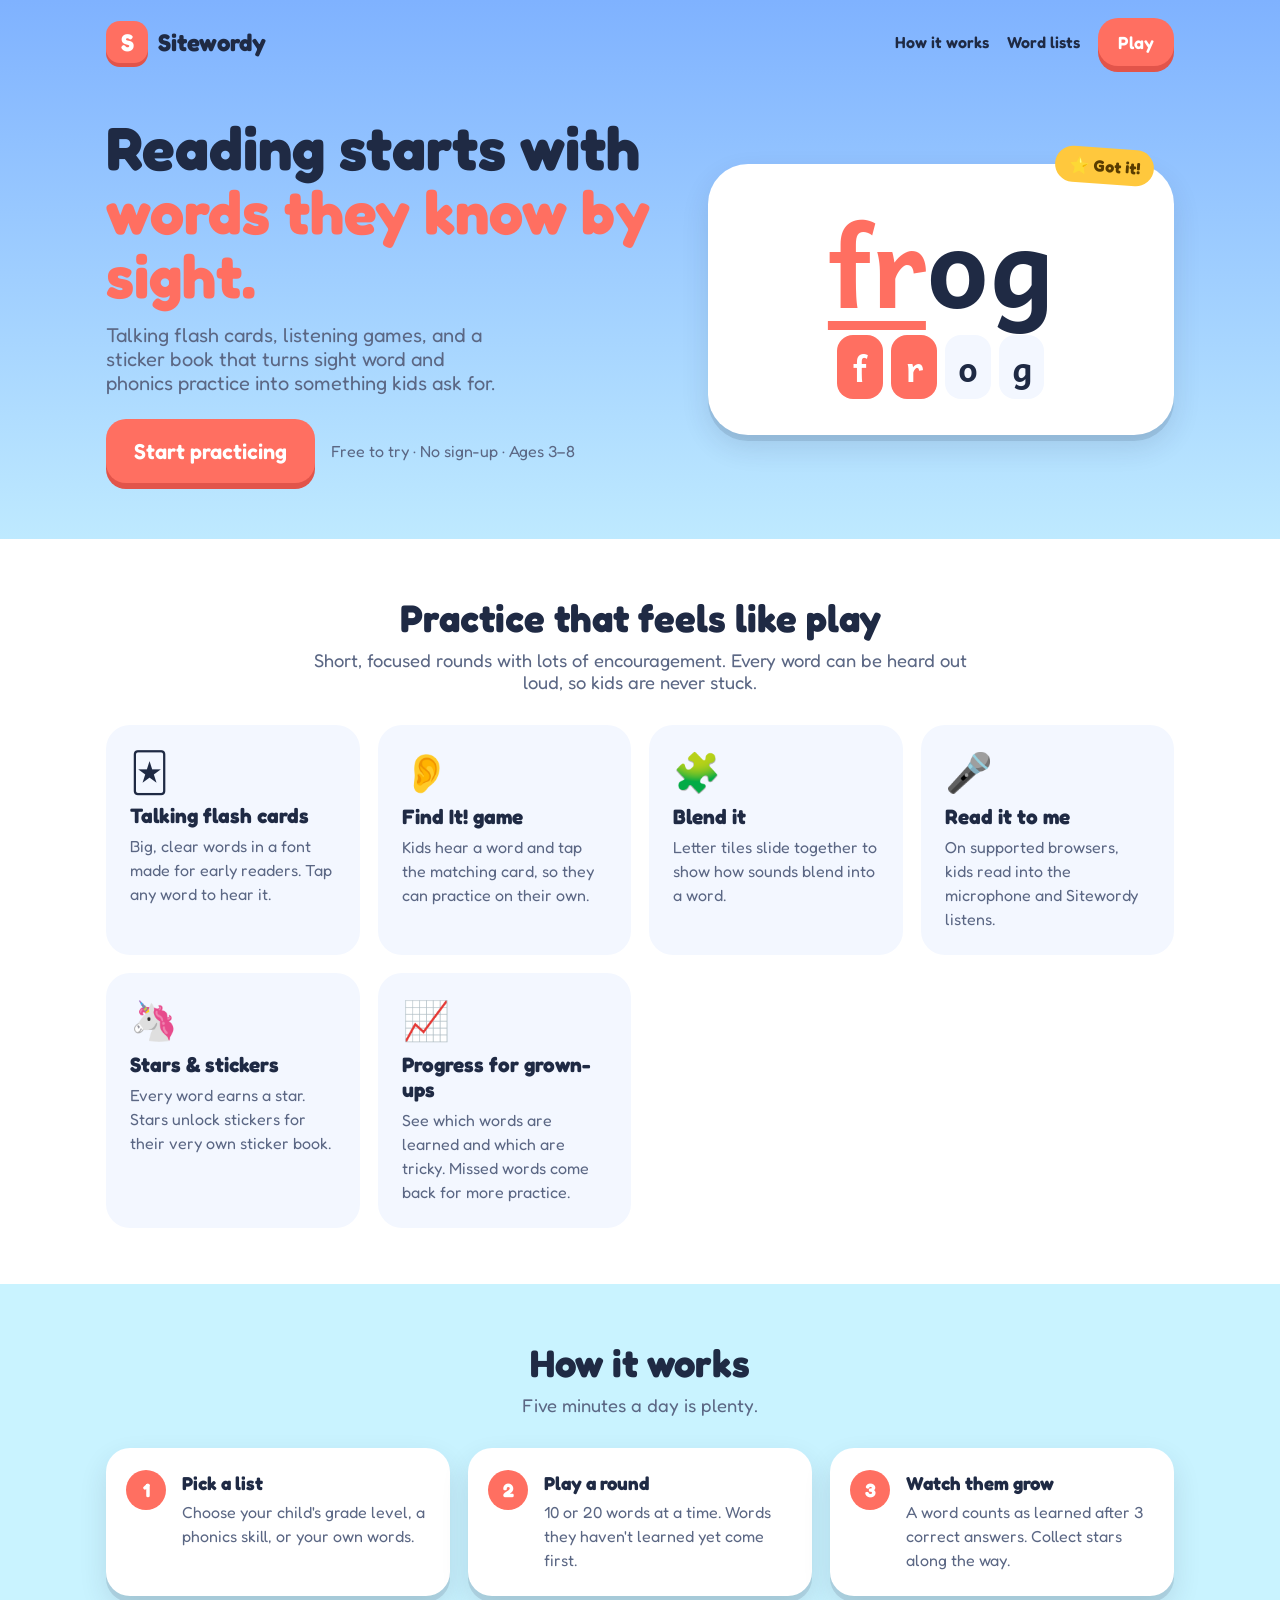
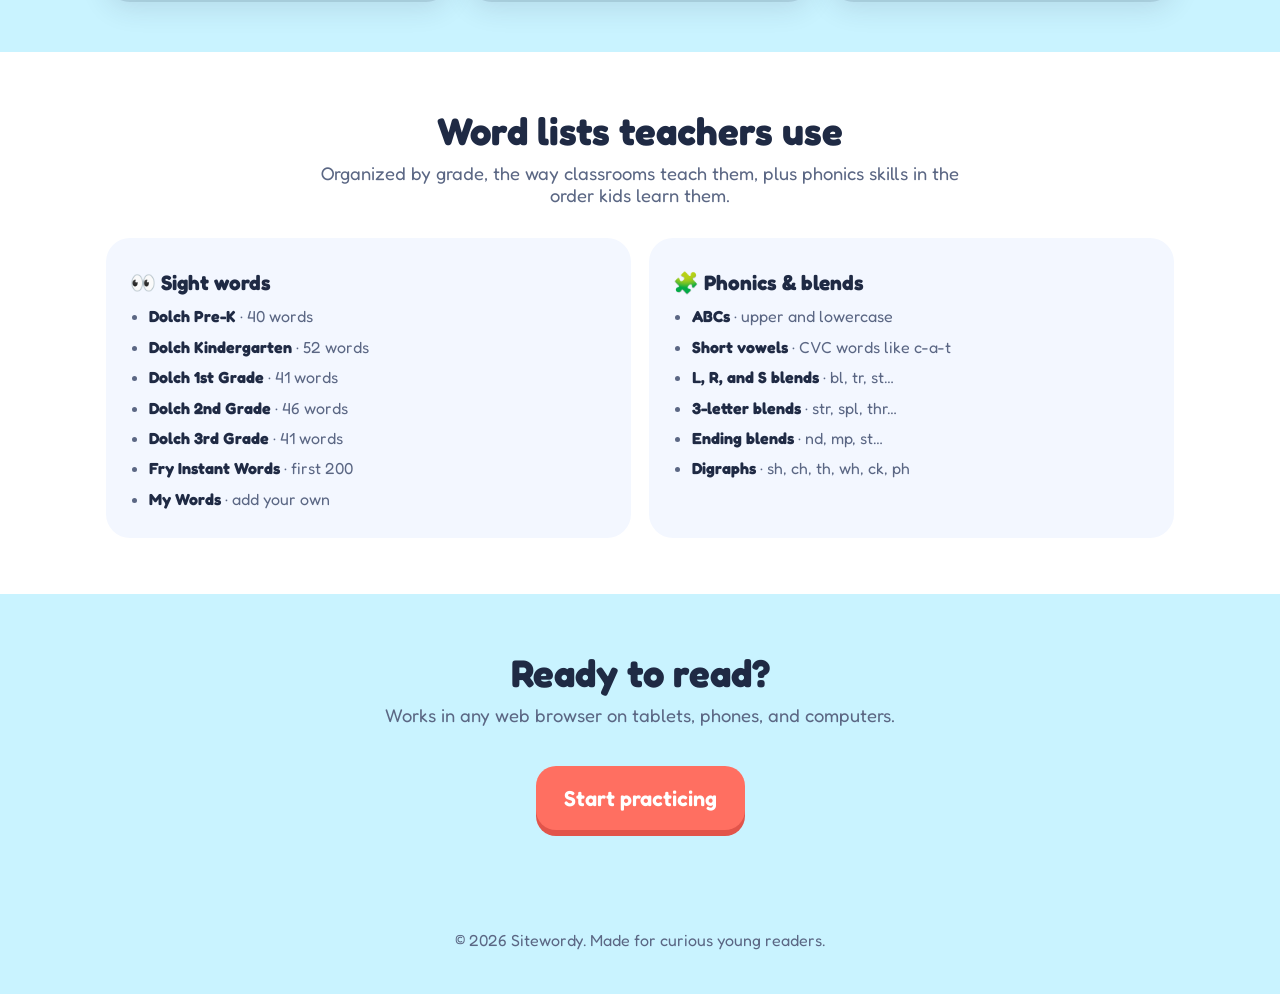
==== index.html @ a6899a13 "Revamp Sitewordy: grade-level sight words, phonics lists, and new games - Replace word lists with Do" ====
<!DOCTYPE html>
<html lang="en" data-theme="sky">
<head>
    <meta charset="UTF-8">
    <meta name="viewport" content="width=device-width, initial-scale=1.0">
    <meta name="theme-color" content="#4f8fe6">
    <title>Sitewordy · Sight words and phonics practice for kids</title>
    <meta name="description" content="Sitewordy helps children ages 3–8 learn sight words, letters, and blends with talking flash cards, listening games, and a sticker book that makes practice fun.">
    <link rel="icon" href="icon.svg" type="image/svg+xml">
    <link rel="manifest" href="manifest.json">
    <link rel="preconnect" href="https://fonts.googleapis.com">
    <link rel="preconnect" href="https://fonts.gstatic.com" crossorigin>
    <link href="https://fonts.googleapis.com/css2?family=Andika:wght@400;700&family=Fredoka:wght@400;500;600;700&display=swap" rel="stylesheet">
    <link rel="stylesheet" href="styles.css">
</head>
<body>
    <header class="site-header">
        <a href="index.html" class="brand"><span class="brand-mark" aria-hidden="true">S</span>Sitewordy</a>
        <nav aria-label="Main">
            <a href="#how">How it works</a>
            <a href="#lists">Word lists</a>
            <a href="game.html" class="big-btn brand" style="min-height:48px;padding:8px 20px;font-size:1.1rem">Play</a>
        </nav>
    </header>

    <main>
        <section class="hero">
            <div>
                <h1>Reading starts with <em>words they know by sight.</em></h1>
                <p>Talking flash cards, listening games, and a sticker book that turns sight word and phonics practice into something kids ask for.</p>
                <div class="hero-actions">
                    <a href="game.html" class="big-btn brand">Start practicing</a>
                    <span class="muted">Free to try · No sign-up · Ages 3–8</span>
                </div>
            </div>
            <div class="hero-card" aria-hidden="true">
                <span class="hero-badge">⭐ Got it!</span>
                <div class="word-text"><mark>fr</mark>og</div>
                <div class="hero-tiles">
                    <span class="tile focus">f</span><span class="tile focus">r</span><span class="tile">o</span><span class="tile">g</span>
                </div>
            </div>
        </section>

        <div class="band">
            <section class="section" aria-labelledby="features-title">
                <h2 id="features-title">Practice that feels like play</h2>
                <p class="lead">Short, focused rounds with lots of encouragement. Every word can be heard out loud, so kids are never stuck.</p>
                <div class="feature-grid">
                    <div class="feature">
                        <div class="f-emoji" aria-hidden="true">🃏</div>
                        <h3>Talking flash cards</h3>
                        <p>Big, clear words in a font made for early readers. Tap any word to hear it.</p>
                    </div>
                    <div class="feature">
                        <div class="f-emoji" aria-hidden="true">👂</div>
                        <h3>Find It! game</h3>
                        <p>Kids hear a word and tap the matching card, so they can practice on their own.</p>
                    </div>
                    <div class="feature">
                        <div class="f-emoji" aria-hidden="true">🧩</div>
                        <h3>Blend it</h3>
                        <p>Letter tiles slide together to show how sounds blend into a word.</p>
                    </div>
                    <div class="feature">
                        <div class="f-emoji" aria-hidden="true">🎤</div>
                        <h3>Read it to me</h3>
                        <p>On supported browsers, kids read into the microphone and Sitewordy listens.</p>
                    </div>
                    <div class="feature">
                        <div class="f-emoji" aria-hidden="true">🦄</div>
                        <h3>Stars &amp; stickers</h3>
                        <p>Every word earns a star. Stars unlock stickers for their very own sticker book.</p>
                    </div>
                    <div class="feature">
                        <div class="f-emoji" aria-hidden="true">📈</div>
                        <h3>Progress for grown-ups</h3>
                        <p>See which words are learned and which are tricky. Missed words come back for more practice.</p>
                    </div>
                </div>
            </section>
        </div>

        <section class="section" id="how" aria-labelledby="how-title">
            <h2 id="how-title">How it works</h2>
            <p class="lead">Five minutes a day is plenty.</p>
            <div class="steps">
                <div class="step">
                    <h3>Pick a list</h3>
                    <p>Choose your child's grade level, a phonics skill, or your own words.</p>
                </div>
                <div class="step">
                    <h3>Play a round</h3>
                    <p>10 or 20 words at a time. Words they haven't learned yet come first.</p>
                </div>
                <div class="step">
                    <h3>Watch them grow</h3>
                    <p>A word counts as learned after 3 correct answers. Collect stars along the way.</p>
                </div>
            </div>
        </section>

        <div class="band">
            <section class="section" id="lists" aria-labelledby="lists-title">
                <h2 id="lists-title">Word lists teachers use</h2>
                <p class="lead">Organized by grade, the way classrooms teach them, plus phonics skills in the order kids learn them.</p>
                <div class="lists-cols">
                    <div class="feature">
                        <h3>👀 Sight words</h3>
                        <ul>
                            <li><strong>Dolch Pre-K</strong> · 40 words</li>
                            <li><strong>Dolch Kindergarten</strong> · 52 words</li>
                            <li><strong>Dolch 1st Grade</strong> · 41 words</li>
                            <li><strong>Dolch 2nd Grade</strong> · 46 words</li>
                            <li><strong>Dolch 3rd Grade</strong> · 41 words</li>
                            <li><strong>Fry Instant Words</strong> · first 200</li>
                            <li><strong>My Words</strong> · add your own</li>
                        </ul>
                    </div>
                    <div class="feature">
                        <h3>🧩 Phonics &amp; blends</h3>
                        <ul>
                            <li><strong>ABCs</strong> · upper and lowercase</li>
                            <li><strong>Short vowels</strong> · CVC words like c-a-t</li>
                            <li><strong>L, R, and S blends</strong> · bl, tr, st…</li>
                            <li><strong>3-letter blends</strong> · str, spl, thr…</li>
                            <li><strong>Ending blends</strong> · nd, mp, st…</li>
                            <li><strong>Digraphs</strong> · sh, ch, th, wh, ck, ph</li>
                        </ul>
                    </div>
                </div>
            </section>
        </div>

        <section class="section cta" aria-labelledby="cta-title">
            <h2 id="cta-title">Ready to read?</h2>
            <p class="lead">Works in any web browser on tablets, phones, and computers.</p>
            <a href="game.html" class="big-btn brand">Start practicing</a>
        </section>
    </main>

    <footer class="site-footer">
        <p>&copy; <span id="year">2026</span> Sitewordy. Made for curious young readers.</p>
    </footer>
    <script>document.getElementById('year').textContent = new Date().getFullYear();</script>
</body>
</html>
---- styles.css ----
/* ================= Theme tokens ================= */
:root,
[data-theme="sky"] {
    --bg-top: #7fb2ff;
    --bg-bottom: #c9f3ff;
    --surface: #ffffff;
    --surface-soft: #f3f7ff;
    --text: #1f2a44;
    --muted: #5b6784;
    --brand: #ff6f61;
    --brand-dark: #e2544a;
    --accent: #4f8fe6;
    --good: #2fb36d;
    --good-dark: #23915a;
    --again: #ffb74d;
    --again-dark: #f09a1c;
    --focus-mark: #ff6f61;
    --shadow: 0 6px 0 rgba(31, 42, 68, 0.12), 0 12px 28px rgba(31, 42, 68, 0.12);
    --radius: 24px;
    color-scheme: light;
}

[data-theme="sunny"] {
    --bg-top: #ffd76e;
    --bg-bottom: #fff4d1;
    --accent: #f08a24;
    --focus-mark: #e0533d;
}

[data-theme="night"] {
    --bg-top: #1b2140;
    --bg-bottom: #2d3561;
    --surface: #2a3157;
    --surface-soft: #343c68;
    --text: #f4f6ff;
    --muted: #b7bfdc;
    --accent: #8fb4ff;
    --focus-mark: #ff9a8f;
    --shadow: 0 6px 0 rgba(0, 0, 0, 0.25), 0 12px 28px rgba(0, 0, 0, 0.3);
    color-scheme: dark;
}

/* ================= Base ================= */
*,
*::before,
*::after { box-sizing: border-box; }

[hidden] { display: none !important; }

html { -webkit-text-size-adjust: 100%; background: var(--bg-bottom); }

body {
    margin: 0;
    min-height: 100vh;
    font-family: 'Fredoka', 'Trebuchet MS', system-ui, sans-serif;
    color: var(--text);
    background: linear-gradient(180deg, var(--bg-top), var(--bg-bottom) 70vh) no-repeat, var(--bg-bottom);
    -webkit-tap-highlight-color: transparent;
}

button { font: inherit; color: inherit; cursor: pointer; }
button:disabled { cursor: default; }

:focus-visible { outline: 4px solid var(--accent); outline-offset: 3px; }

.muted { color: var(--muted); }

.visually-hidden {
    position: absolute; width: 1px; height: 1px; overflow: hidden;
    clip: rect(0 0 0 0); white-space: nowrap;
}

/* Early-reader font: single-story "a" and "g" like kids learn to write. */
.word-text, .choice, .word-chip, .tile, .reader-font {
    font-family: 'Andika', 'Comic Sans MS', system-ui, sans-serif;
}

/* ================= Shared pieces ================= */
.brand {
    display: inline-flex; align-items: center; gap: 10px;
    font-weight: 700; font-size: 1.5rem; color: var(--text); text-decoration: none;
}

.brand-mark {
    display: grid; place-items: center;
    width: 42px; height: 42px; border-radius: 14px;
    background: var(--brand); color: #fff; font-size: 1.5rem;
    box-shadow: 0 4px 0 var(--brand-dark);
}

.chip-btn {
    display: inline-flex; align-items: center; gap: 6px;
    border: 0; border-radius: 999px; padding: 8px 16px;
    background: var(--surface); box-shadow: 0 3px 0 rgba(0, 0, 0, 0.12);
    font-weight: 600;
}

.icon-btn {
    display: grid; place-items: center;
    width: 48px; height: 48px; border: 0; border-radius: 50%;
    background: var(--surface); box-shadow: 0 3px 0 rgba(0, 0, 0, 0.12);
    font-size: 1.3rem; font-weight: 700;
}

.big-btn {
    display: inline-flex; align-items: center; justify-content: center; gap: 10px;
    min-height: 64px; padding: 12px 28px; border: 0; border-radius: 20px;
    font-size: 1.35rem; font-weight: 600; color: #fff;
    transition: transform 0.1s ease, box-shadow 0.1s ease;
}
.big-btn:active:not(:disabled) { transform: translateY(4px); }
.big-btn:disabled { opacity: 0.55; }
.big-btn.gotit { background: var(--good); box-shadow: 0 6px 0 var(--good-dark); }
.big-btn.gotit:active:not(:disabled) { box-shadow: 0 2px 0 var(--good-dark); }
.big-btn.again { background: var(--again); box-shadow: 0 6px 0 var(--again-dark); color: #4a2b00; }
.big-btn.again:active:not(:disabled) { box-shadow: 0 2px 0 var(--again-dark); }
.big-btn.brand { background: var(--brand); box-shadow: 0 6px 0 var(--brand-dark); text-decoration: none; }

.small-btn {
    border: 0; border-radius: 14px; padding: 10px 18px;
    background: var(--accent); color: #fff; font-weight: 600;
}

.link-btn {
    border: 0; background: none; padding: 10px;
    color: var(--muted); font-weight: 600; text-decoration: underline;
}
.link-btn.danger { color: #d94141; }

/* ================= App: home ================= */
.topbar {
    display: flex; align-items: center; justify-content: space-between; gap: 12px;
    max-width: 1100px; margin: 0 auto; padding: 16px;
}
.topbar-actions { display: flex; gap: 8px; }

.home-main { max-width: 1100px; margin: 0 auto; padding: 0 16px 48px; }

.home-title {
    margin: 8px 0 20px; text-align: center;
    font-size: clamp(1.7rem, 5vw, 2.6rem); font-weight: 700;
}

.group-title { margin: 28px 0 12px; font-size: 1.4rem; font-weight: 600; }

.list-grid {
    display: grid; gap: 14px;
    grid-template-columns: repeat(auto-fill, minmax(160px, 1fr));
}

.list-tile {
    --tile: var(--accent);
    position: relative;
    display: flex; flex-direction: column; align-items: flex-start; gap: 4px;
    padding: 16px; border: 0; border-radius: var(--radius);
    background: var(--surface); box-shadow: var(--shadow);
    border-top: 8px solid var(--tile);
    text-align: left;
    transition: transform 0.15s ease;
}
.list-tile:hover { transform: translateY(-3px); }
.list-tile:active { transform: translateY(2px); }
.tile-emoji { font-size: 2.2rem; line-height: 1; margin-bottom: 4px; }
.tile-title { font-size: 1.25rem; font-weight: 700; }
.tile-sub { font-size: 0.9rem; color: var(--muted); }
.tile-count { font-size: 0.85rem; color: var(--muted); font-weight: 500; }

.tile-meter {
    display: block; width: 100%; height: 10px; margin-top: 8px;
    border-radius: 999px; background: var(--surface-soft); overflow: hidden;
}
.tile-meter > span {
    display: block; height: 100%; border-radius: inherit;
    background: var(--tile, var(--accent)); transition: width 0.4s ease;
}

/* ================= App: play ================= */
.play-bar {
    display: flex; align-items: center; gap: 14px;
    max-width: 900px; margin: 0 auto; padding: 16px;
}

.progress-track {
    flex: 1; height: 18px; border-radius: 999px;
    background: rgba(255, 255, 255, 0.55); overflow: hidden;
}
.progress-fill {
    height: 100%; width: 0; border-radius: inherit;
    background: var(--good); transition: width 0.4s ease;
}

.round-stars {
    min-width: 72px; padding: 8px 14px; border-radius: 999px;
    background: var(--surface); font-weight: 700; text-align: center;
}

.play-main { max-width: 760px; margin: 0 auto; padding: 8px 16px 40px; }
.mode-view { display: flex; flex-direction: column; align-items: center; gap: 18px; }

.timer-track {
    width: min(420px, 100%); height: 10px; border-radius: 999px;
    background: rgba(255, 255, 255, 0.55); overflow: hidden;
}
.timer-fill { height: 100%; width: 100%; background: var(--again); border-radius: inherit; }

.word-card {
    position: relative;
    display: flex; flex-direction: column; align-items: center; justify-content: center;
    width: 100%; min-height: min(46vh, 340px); padding: 32px 16px 48px;
    border: 0; border-radius: 36px;
    background: var(--surface); box-shadow: var(--shadow);
}
.word-card.enter { animation: card-in 0.35s ease-out; }
.word-card.pop { animation: pop 0.45s ease; }
.word-card.nudge { animation: nudge 0.4s ease; }

.word-text {
    font-size: clamp(4rem, 17vw, 8.5rem); font-weight: 700; line-height: 1.1;
    color: var(--text); word-break: break-word;
}
.word-text mark, .choice mark, .word-chip mark {
    background: none; color: var(--focus-mark);
    text-decoration: underline; text-decoration-thickness: 0.08em; text-underline-offset: 0.12em;
}
.word-card.is-letter .word-text { font-size: clamp(5rem, 22vw, 10rem); }
.lower { margin-left: 0.08em; color: var(--accent); }

.card-hint {
    position: absolute; bottom: 16px;
    font-size: 0.95rem; color: var(--muted);
}

/* Blend it: sound tiles slide together */
.tiles { display: flex; gap: 22px; transition: gap 0.6s ease; }
.tiles.joined { gap: 2px; }
.tile {
    display: grid; place-items: center;
    min-width: 1.3em; padding: 0.1em 0.2em; border-radius: 16px;
    background: var(--surface-soft); color: var(--text);
    font-size: clamp(2.8rem, 12vw, 5.5rem); font-weight: 700;
    animation: tile-in 0.4s ease backwards;
}
.tile:nth-child(2) { animation-delay: 0.1s; }
.tile:nth-child(3) { animation-delay: 0.2s; }
.tile:nth-child(4) { animation-delay: 0.3s; }
.tile:nth-child(5) { animation-delay: 0.4s; }
.tile:nth-child(6) { animation-delay: 0.5s; }
.tile.focus { background: var(--focus-mark); color: #fff; }

.helper-row { display: flex; flex-wrap: wrap; justify-content: center; gap: 10px; }
.helper-btn {
    display: inline-flex; align-items: center; gap: 8px;
    min-height: 52px; padding: 10px 20px; border: 0; border-radius: 999px;
    background: var(--surface); box-shadow: 0 4px 0 rgba(0, 0, 0, 0.12);
    font-size: 1.1rem; font-weight: 600;
}
.helper-btn:active { transform: translateY(2px); }
.helper-btn.mic.listening { background: #ff5252; color: #fff; animation: pulse 1.2s ease infinite; }

.feedback { min-height: 1.6em; margin: 0; font-size: 1.3rem; font-weight: 600; text-align: center; }

.answer-row { display: grid; grid-template-columns: 1fr 1fr; gap: 14px; width: 100%; }

/* Find it */
.find-prompt { display: flex; align-items: center; gap: 14px; font-size: 1.4rem; font-weight: 600; }
.find-prompt p { margin: 0; }
.speaker-btn {
    width: 84px; height: 84px; border: 0; border-radius: 50%;
    background: var(--accent); color: #fff; font-size: 2.4rem;
    box-shadow: 0 6px 0 rgba(0, 0, 0, 0.18);
}
.speaker-btn:active { transform: translateY(3px); }

.choices { display: grid; gap: 14px; width: 100%; grid-template-columns: repeat(auto-fit, minmax(180px, 1fr)); }
.choice {
    min-height: 150px; padding: 16px; border: 4px solid transparent; border-radius: 28px;
    background: var(--surface); box-shadow: var(--shadow);
    font-size: clamp(2.6rem, 9vw, 3.8rem); font-weight: 700;
    transition: transform 0.15s ease, opacity 0.3s ease;
}
.choice:hover:not(:disabled) { transform: translateY(-3px); }
.choice.is-letter { font-size: clamp(3rem, 12vw, 4.8rem); }
.choice.right { border-color: var(--good); background: #e5f8ee; color: #1f2a44; animation: pop 0.45s ease; }
.choice.wrong { opacity: 0.4; animation: nudge 0.4s ease; }

/* ================= App: done ================= */
.done-main { display: grid; place-items: center; min-height: 100vh; padding: 16px; }
.done-card {
    width: min(560px, 100%); padding: 32px 24px; border-radius: 36px;
    background: var(--surface); box-shadow: var(--shadow); text-align: center;
}
.done-card h1 { margin: 8px 0; font-size: 2.2rem; }
.done-summary { font-size: 1.15rem; color: var(--muted); }
.done-stars { font-size: 4.5rem; line-height: 1; letter-spacing: 6px; }
.done-stars span { color: #d8deea; display: inline-block; }
.done-stars span.on { color: #ffc83d; animation: star-in 0.5s ease backwards; animation-delay: calc(var(--i) * 0.2s); }
.done-actions { display: flex; flex-direction: column; gap: 12px; margin-top: 20px; }
.small-title { font-size: 1.1rem; margin: 18px 0 8px; }

.new-sticker {
    display: flex; align-items: center; justify-content: center; gap: 12px;
    margin: 12px auto; padding: 12px 16px; border-radius: 20px;
    background: #fff4cc; color: #6b4b00; font-weight: 600;
}
.sticker-big { font-size: 3rem; animation: pop 0.6s ease 0.6s backwards; }

.word-chips { display: flex; flex-wrap: wrap; justify-content: center; gap: 8px; }
.word-chip {
    display: inline-flex; align-items: center; gap: 6px;
    padding: 8px 16px; border: 0; border-radius: 999px;
    background: var(--surface-soft); font-size: 1.4rem; font-weight: 700;
}
.word-chips.editable { justify-content: flex-start; }
.word-chips.editable .word-chip { font-size: 1.1rem; padding: 6px 8px 6px 14px; }
.chip-remove {
    width: 28px; height: 28px; border: 0; border-radius: 50%;
    background: rgba(0, 0, 0, 0.08); font-size: 0.8rem;
}

/* ================= Dialogs ================= */
.sheet {
    width: min(480px, calc(100% - 32px)); max-height: calc(100vh - 32px);
    padding: 0; border: 0; border-radius: 32px;
    background: var(--surface); color: var(--text); box-shadow: 0 20px 60px rgba(0, 0, 0, 0.3);
}
.sheet.wide { width: min(640px, calc(100% - 32px)); }
.sheet::backdrop { background: rgba(20, 28, 50, 0.45); }
.sheet[open] { animation: sheet-in 0.25s ease-out; }
.sheet-inner { position: relative; padding: 28px 24px 24px; }
.sheet-close { position: absolute; top: 14px; right: 14px; background: var(--surface-soft); box-shadow: none; }
.sheet h2 { margin: 0 48px 16px 0; font-size: 1.6rem; }
.sheet h3 { margin: 24px 0 4px; font-size: 1.2rem; }
.sheet-eyebrow { margin: 0 0 4px; font-weight: 600; color: var(--muted); }

.mode-options { display: grid; gap: 12px; }
.mode-option {
    display: flex; align-items: center; gap: 16px;
    padding: 16px; border: 3px solid var(--surface-soft); border-radius: 22px;
    background: var(--surface-soft); text-align: left;
}
.mode-option:hover { border-color: var(--accent); }
.mode-option strong { display: block; font-size: 1.3rem; }
.mode-option small { display: block; color: var(--muted); font-size: 0.95rem; }
.mode-emoji { font-size: 2.6rem; }

.segmented { display: flex; gap: 8px; margin: 20px 0 0; padding: 0; border: 0; }
.segmented legend { margin-bottom: 8px; font-weight: 600; }
.segmented label { flex: 1; }
.segmented input { position: absolute; opacity: 0; }
.segmented span {
    display: block; padding: 10px; border-radius: 14px; text-align: center;
    background: var(--surface-soft); font-weight: 600; cursor: pointer;
}
.segmented input:checked + span { background: var(--accent); color: #fff; }
.segmented input:focus-visible + span { outline: 4px solid var(--accent); outline-offset: 2px; }

.sticker-grid { display: grid; grid-template-columns: repeat(auto-fill, minmax(64px, 1fr)); gap: 10px; }
.sticker {
    display: grid; place-items: center; aspect-ratio: 1;
    border-radius: 18px; background: var(--surface-soft); font-size: 2.2rem;
}
.sticker.locked { color: var(--muted); font-size: 1.4rem; font-weight: 700; opacity: 0.6; }

.settings { display: grid; gap: 10px; }
.setting {
    display: flex; align-items: center; justify-content: space-between; gap: 12px;
    padding: 12px 16px; border-radius: 16px; background: var(--surface-soft); font-weight: 500;
}
.setting select {
    padding: 8px 12px; border: 0; border-radius: 10px;
    background: var(--surface); color: var(--text); font: inherit;
}
.switch {
    appearance: none; position: relative; width: 52px; height: 30px; margin: 0;
    border-radius: 999px; background: #c5cbd9; cursor: pointer; transition: background 0.2s;
}
.switch::after {
    content: ''; position: absolute; top: 3px; left: 3px; width: 24px; height: 24px;
    border-radius: 50%; background: #fff; transition: transform 0.2s;
}
.switch:checked { background: var(--good); }
.switch:checked::after { transform: translateX(22px); }

.add-word { display: flex; gap: 8px; margin: 10px 0; }
.add-word input {
    flex: 1; min-width: 0; padding: 10px 14px; border: 2px solid var(--surface-soft); border-radius: 14px;
    background: var(--surface); color: var(--text); font: inherit; font-size: 1.1rem;
}

.progress-table { display: grid; gap: 10px; margin: 10px 0; }
.progress-row {
    display: grid; grid-template-columns: 9rem 1fr 3.5rem; align-items: center; gap: 10px;
    font-weight: 500;
}
.progress-row .tile-meter { margin: 0; }
.pr-count { text-align: right; color: var(--muted); }
.pr-tricky { grid-column: 1 / -1; margin-top: -4px; font-size: 0.85rem; color: var(--muted); }

/* ================= Toast + confetti ================= */
.toast {
    position: fixed; left: 50%; bottom: 24px; transform: translate(-50%, 120px);
    padding: 12px 20px; border-radius: 999px;
    background: #1f2a44; color: #fff; font-weight: 600;
    opacity: 0; visibility: hidden;
    transition: transform 0.3s ease, opacity 0.3s ease, visibility 0.3s; z-index: 20;
}
.toast.show { transform: translate(-50%, 0); opacity: 1; visibility: visible; }

.confetti-layer { position: fixed; inset: 0; pointer-events: none; overflow: hidden; z-index: 30; }
.confetti-piece {
    position: absolute; top: -20px; width: 10px; height: 16px; border-radius: 3px;
    animation: confetti-fall 2s ease-in forwards;
}

/* ================= Animations ================= */
@keyframes card-in { from { opacity: 0; transform: translateY(20px) scale(0.96); } }
@keyframes pop { 40% { transform: scale(1.07); } }
@keyframes nudge { 20%, 60% { transform: translateX(-10px); } 40%, 80% { transform: translateX(10px); } }
@keyframes tile-in { from { opacity: 0; transform: translateY(-24px); } }
@keyframes pulse { 50% { box-shadow: 0 0 0 10px rgba(255, 82, 82, 0.25); } }
@keyframes star-in { from { opacity: 0; transform: scale(0.2) rotate(-40deg); } }
@keyframes sheet-in { from { opacity: 0; transform: translateY(24px); } }
@keyframes confetti-fall {
    to { transform: translate(var(--drift), 105vh) rotate(var(--spin)); }
}

@media (prefers-reduced-motion: reduce) {
    *, *::before, *::after { animation-duration: 0.01ms !important; transition-duration: 0.01ms !important; }
}

/* ================= Small screens ================= */
@media (max-width: 520px) {
    .brand { font-size: 1.2rem; }
    .brand-mark { width: 36px; height: 36px; font-size: 1.25rem; }
    .chip-btn { padding: 8px 12px; }
    .list-grid { grid-template-columns: repeat(2, 1fr); gap: 10px; }
    .list-tile { padding: 12px; }
    .tile-emoji { font-size: 1.8rem; }
    .tile-title { font-size: 1.1rem; }
    .big-btn { font-size: 1.1rem; padding: 10px 14px; min-height: 58px; }
    .tiles { gap: 12px; }
    .choices { grid-template-columns: 1fr; }
    .choice { min-height: 104px; }
    .progress-row { grid-template-columns: 7rem 1fr 3rem; font-size: 0.95rem; }
}

/* ================= Landing page ================= */
.site-header {
    display: flex; align-items: center; justify-content: space-between; gap: 12px;
    max-width: 1100px; margin: 0 auto; padding: 18px 16px;
}
.site-header nav { display: flex; align-items: center; gap: 18px; }
.site-header nav a:not(.big-btn) { color: var(--text); font-weight: 600; text-decoration: none; }

.hero {
    display: grid; grid-template-columns: 1.1fr 0.9fr; align-items: center; gap: 32px;
    max-width: 1100px; margin: 0 auto; padding: 32px 16px 56px;
}
.hero h1 { margin: 0 0 16px; font-size: clamp(2.3rem, 6vw, 3.8rem); line-height: 1.05; }
.hero h1 em { font-style: normal; color: var(--brand); }
.hero p { margin: 0 0 24px; font-size: 1.25rem; color: var(--muted); max-width: 34ch; }
.hero-actions { display: flex; flex-wrap: wrap; align-items: center; gap: 16px; }

.hero-card {
    position: relative; padding: 36px 24px; border-radius: 40px;
    background: var(--surface); box-shadow: var(--shadow); text-align: center;
}
.hero-card .word-text { font-size: clamp(4rem, 12vw, 7rem); }
.hero-card .hero-tiles { display: flex; justify-content: center; gap: 8px; margin-top: 12px; }
.hero-card .tile { font-size: 2.2rem; }
.hero-badge {
    position: absolute; top: -16px; right: 20px;
    padding: 8px 14px; border-radius: 999px;
    background: #ffc83d; color: #5a3d00; font-weight: 700; transform: rotate(4deg);
}

.band { background: var(--surface); }
.section { max-width: 1100px; margin: 0 auto; padding: 56px 16px; }
.section h2 { margin: 0 0 8px; font-size: clamp(1.8rem, 4vw, 2.4rem); text-align: center; }
.section .lead { margin: 0 auto 32px; max-width: 60ch; text-align: center; font-size: 1.15rem; color: var(--muted); }

.feature-grid { display: grid; gap: 18px; grid-template-columns: repeat(auto-fit, minmax(230px, 1fr)); }
.feature {
    padding: 24px; border-radius: var(--radius); background: var(--surface-soft);
}
.feature.raised { background: var(--surface); box-shadow: var(--shadow); }
.feature .f-emoji { font-size: 2.4rem; }
.feature h3 { margin: 8px 0 6px; font-size: 1.3rem; }
.feature p { margin: 0; color: var(--muted); line-height: 1.5; }

.lists-cols { display: grid; gap: 18px; grid-template-columns: repeat(auto-fit, minmax(280px, 1fr)); }
.lists-cols ul { margin: 0; padding-left: 1.2em; line-height: 1.9; color: var(--muted); }
.lists-cols li strong { color: var(--text); }

.steps { display: grid; gap: 18px; grid-template-columns: repeat(auto-fit, minmax(220px, 1fr)); counter-reset: step; }
.step { position: relative; padding: 24px 24px 24px 76px; border-radius: var(--radius); background: var(--surface); box-shadow: var(--shadow); }
.step::before {
    counter-increment: step; content: counter(step);
    position: absolute; left: 20px; top: 22px;
    display: grid; place-items: center; width: 40px; height: 40px; border-radius: 50%;
    background: var(--brand); color: #fff; font-weight: 700; font-size: 1.2rem;
}
.step h3 { margin: 0 0 6px; }
.step p { margin: 0; color: var(--muted); line-height: 1.5; }

.cta { text-align: center; }
.cta .big-btn { margin-top: 8px; }

.site-footer { padding: 28px 16px; text-align: center; color: var(--muted); }

@media (max-width: 800px) {
    .hero { grid-template-columns: 1fr; text-align: center; padding-top: 16px; }
    .hero p { margin-left: auto; margin-right: auto; }
    .hero-actions { justify-content: center; }
    .site-header nav a:not(.big-btn) { display: none; }
}
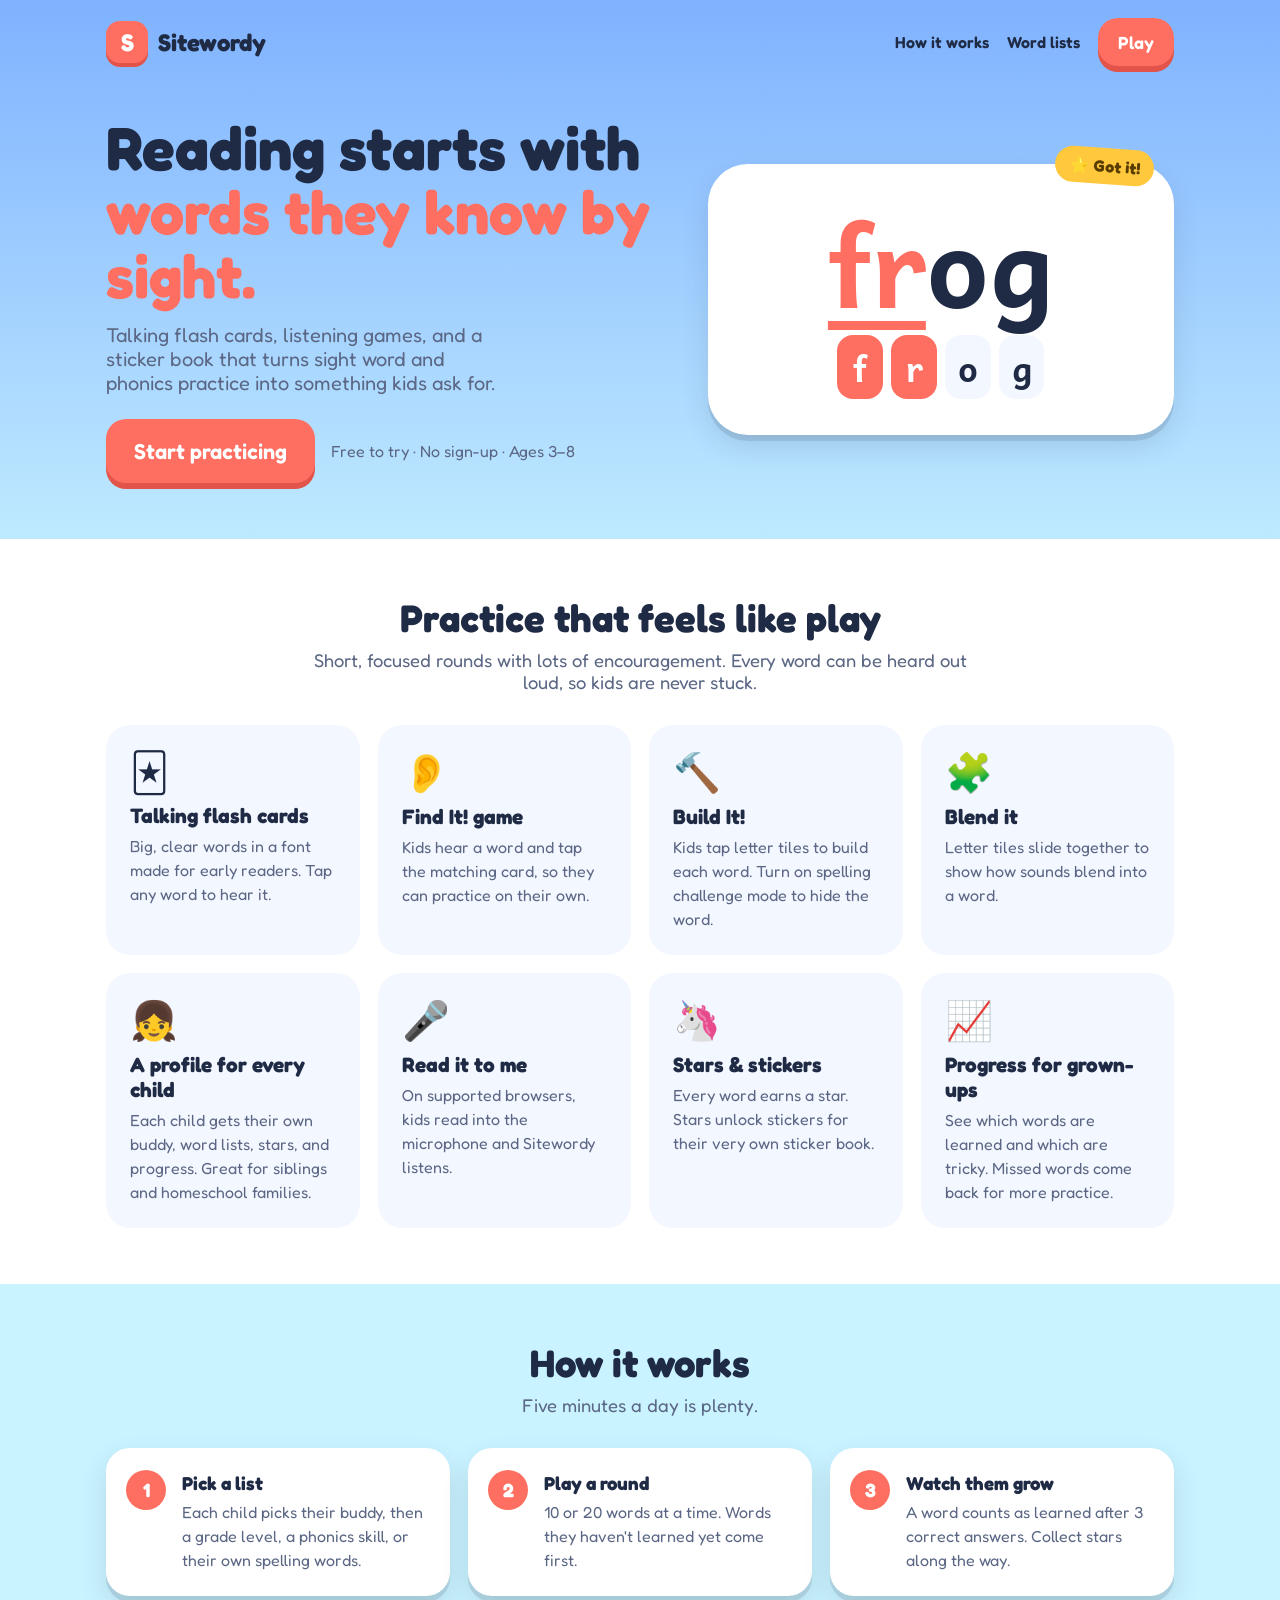
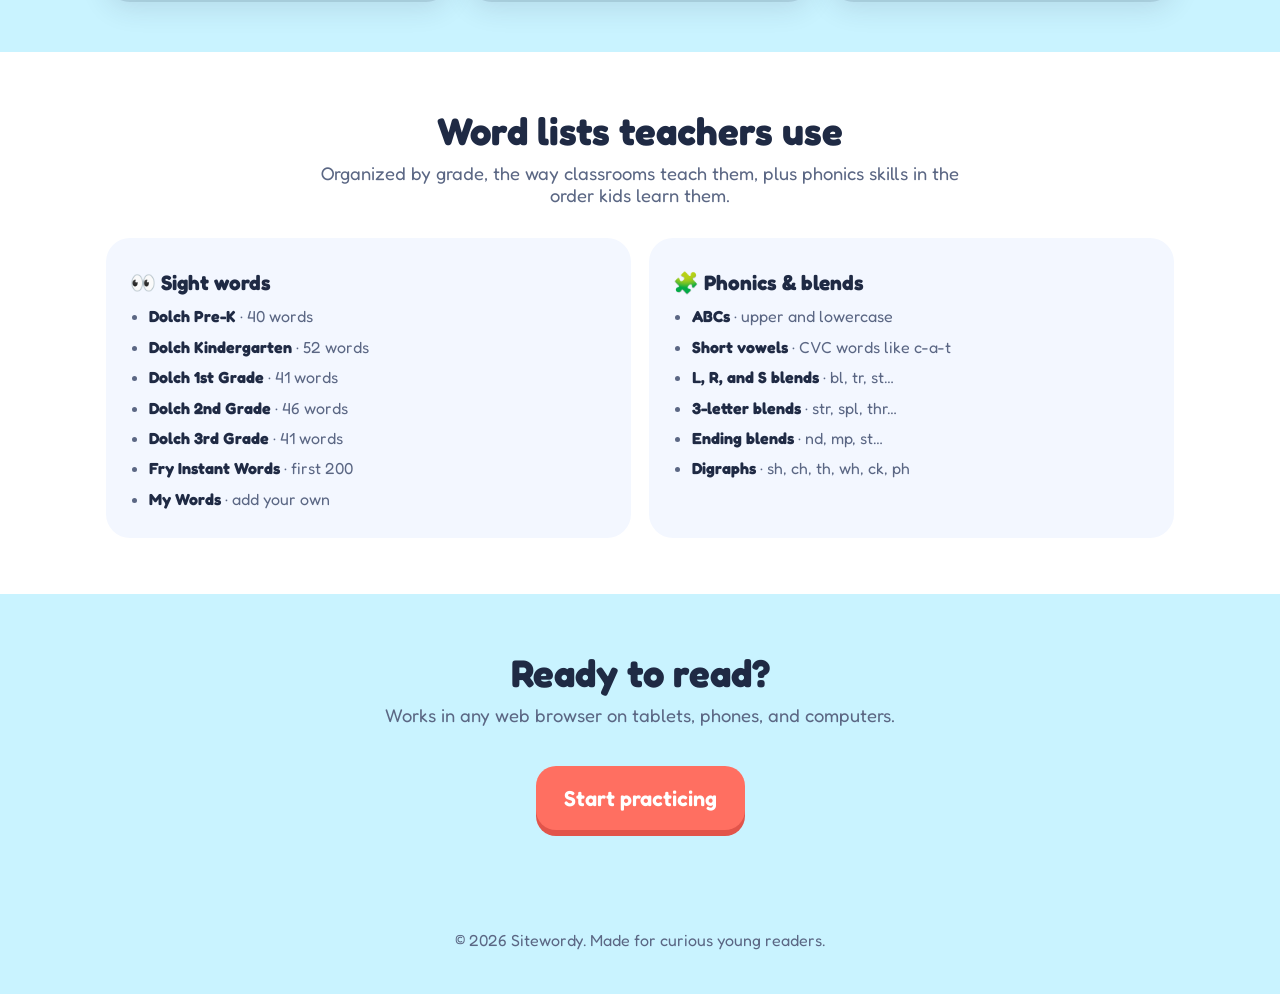
==== commit 03f753b9: "Add Build It game and separate reader profiles - Build It: tap letter tiles (sound tiles for phonics" ====
--- a/index.html
+++ b/index.html
@@ -58,9 +58,19 @@
                         <p>Kids hear a word and tap the matching card, so they can practice on their own.</p>
                     </div>
                     <div class="feature">
+                        <div class="f-emoji" aria-hidden="true">🔨</div>
+                        <h3>Build It!</h3>
+                        <p>Kids tap letter tiles to build each word. Turn on spelling challenge mode to hide the word.</p>
+                    </div>
+                    <div class="feature">
                         <div class="f-emoji" aria-hidden="true">🧩</div>
                         <h3>Blend it</h3>
                         <p>Letter tiles slide together to show how sounds blend into a word.</p>
+                    </div>
+                    <div class="feature">
+                        <div class="f-emoji" aria-hidden="true">👧</div>
+                        <h3>A profile for every child</h3>
+                        <p>Each child gets their own buddy, word lists, stars, and progress. Great for siblings and homeschool families.</p>
                     </div>
                     <div class="feature">
                         <div class="f-emoji" aria-hidden="true">🎤</div>
@@ -87,7 +97,7 @@
             <div class="steps">
                 <div class="step">
                     <h3>Pick a list</h3>
-                    <p>Choose your child's grade level, a phonics skill, or your own words.</p>
+                    <p>Each child picks their buddy, then a grade level, a phonics skill, or their own spelling words.</p>
                 </div>
                 <div class="step">
                     <h3>Play a round</h3>
--- a/styles.css
+++ b/styles.css
@@ -283,6 +283,90 @@
 .choice.right { border-color: var(--good); background: #e5f8ee; color: #1f2a44; animation: pop 0.45s ease; }
 .choice.wrong { opacity: 0.4; animation: nudge 0.4s ease; }
 
+/* Build it */
+.build-model { display: flex; align-items: center; justify-content: center; gap: 16px; min-height: 96px; flex-wrap: wrap; }
+.build-word { font-size: clamp(2.8rem, 10vw, 4.5rem); }
+.build-hidden { font-size: 1.4rem; font-weight: 600; }
+
+.slots { display: flex; flex-wrap: wrap; justify-content: center; gap: 10px; transition: gap 0.5s ease; }
+.slots.joined { gap: 3px; }
+.slot {
+    display: grid; place-items: center;
+    min-width: 72px; height: 88px; padding: 0 10px; border: 4px dashed rgba(31, 42, 68, 0.25); border-radius: 18px;
+    background: rgba(255, 255, 255, 0.5);
+    font-family: 'Andika', 'Comic Sans MS', system-ui, sans-serif; font-size: 3rem; font-weight: 700; color: var(--text);
+}
+.slot.filled { border-style: solid; border-color: var(--accent); background: var(--surface); animation: pop 0.25s ease; }
+.slot.right { border-color: var(--good); background: #e5f8ee; color: #1f2a44; }
+.slot.wrong { border-color: #ef5350; background: #ffe5e3; color: #1f2a44; animation: nudge 0.4s ease; }
+
+.tray {
+    display: flex; flex-wrap: wrap; justify-content: center; gap: 12px;
+    width: 100%; padding: 18px; border-radius: 28px; background: rgba(255, 255, 255, 0.35);
+}
+.build-tile {
+    min-width: 72px; height: 80px; border: 0; font-size: 2.6rem;
+    background: var(--surface); box-shadow: 0 5px 0 rgba(0, 0, 0, 0.14);
+    animation: none; transition: transform 0.1s ease, opacity 0.2s ease;
+}
+.build-tile:active:not(:disabled) { transform: translateY(3px); box-shadow: 0 2px 0 rgba(0, 0, 0, 0.14); }
+.build-tile.used { opacity: 0.2; box-shadow: none; }
+
+/* Readers (profiles) */
+.profile-grid {
+    display: grid; gap: 18px; max-width: 760px; margin: 12px auto 0;
+    grid-template-columns: repeat(auto-fill, minmax(170px, 1fr));
+}
+.profile-card {
+    --tile: var(--accent);
+    display: flex; flex-direction: column; align-items: center; gap: 8px;
+    padding: 24px 16px; border: 0; border-radius: var(--radius);
+    background: var(--surface); box-shadow: var(--shadow);
+    transition: transform 0.15s ease;
+}
+.profile-card:hover { transform: translateY(-4px); }
+.profile-avatar {
+    display: grid; place-items: center; width: 96px; height: 96px; border-radius: 50%;
+    background: var(--tile); font-size: 3.4rem; color: #fff; font-weight: 700;
+}
+.profile-name { font-size: 1.4rem; font-weight: 700; }
+.profile-stars { color: var(--muted); font-weight: 600; }
+.profile-card.add { background: rgba(255, 255, 255, 0.45); box-shadow: none; border: 3px dashed rgba(31, 42, 68, 0.25); }
+.profile-card.add .profile-avatar { background: rgba(31, 42, 68, 0.12); color: var(--text); }
+
+.reader-chip { padding: 4px 14px 4px 4px; }
+.reader-avatar {
+    display: inline-grid; place-items: center; width: 34px; height: 34px; border-radius: 50%;
+    background: var(--surface-soft); font-size: 1.3rem;
+}
+
+.field-label { display: block; margin: 12px 0 6px; font-weight: 600; }
+.text-input {
+    width: 100%; padding: 12px 14px; border: 2px solid var(--surface-soft); border-radius: 14px;
+    background: var(--surface); color: var(--text); font: inherit; font-size: 1.2rem;
+}
+.avatar-picker { margin: 0; padding: 0; border: 0; }
+.avatar-grid { display: grid; grid-template-columns: repeat(6, 1fr); gap: 8px; }
+.avatar-option { position: relative; cursor: pointer; }
+.avatar-option input { position: absolute; opacity: 0; }
+.avatar-option span {
+    display: grid; place-items: center; aspect-ratio: 1; border-radius: 50%;
+    background: var(--surface-soft); font-size: 1.9rem; border: 4px solid transparent;
+}
+.avatar-option input:checked + span { background: var(--tile); border-color: var(--text); }
+.avatar-option input:focus-visible + span { outline: 4px solid var(--accent); outline-offset: 2px; }
+.wide-btn { width: 100%; margin-top: 20px; }
+#profile-delete { display: block; margin: 8px auto 0; }
+
+.reader-list { display: grid; gap: 8px; margin: 8px 0 12px; }
+.reader-row {
+    display: flex; align-items: center; gap: 12px;
+    padding: 8px 12px; border-radius: 16px; background: var(--surface-soft); font-weight: 600;
+}
+.reader-row-name { flex: 1; }
+.small-btn.ghost { background: var(--surface); color: var(--text); padding: 6px 14px; }
+.setting small { display: block; font-size: 0.85rem; color: var(--muted); font-weight: 400; }
+
 /* ================= App: done ================= */
 .done-main { display: grid; place-items: center; min-height: 100vh; padding: 16px; }
 .done-card {
@@ -442,6 +526,13 @@
     .choices { grid-template-columns: 1fr; }
     .choice { min-height: 104px; }
     .progress-row { grid-template-columns: 7rem 1fr 3rem; font-size: 0.95rem; }
+    .slot { min-width: 54px; height: 70px; font-size: 2.3rem; }
+    .build-tile { min-width: 58px; height: 66px; font-size: 2.1rem; }
+    .tray { gap: 8px; padding: 12px; }
+    .profile-grid { grid-template-columns: repeat(2, 1fr); gap: 12px; }
+    .profile-avatar { width: 76px; height: 76px; font-size: 2.6rem; }
+    .reader-chip #reader-name { display: none; }
+    .reader-chip { padding: 4px; }
 }
 
 /* ================= Landing page ================= */
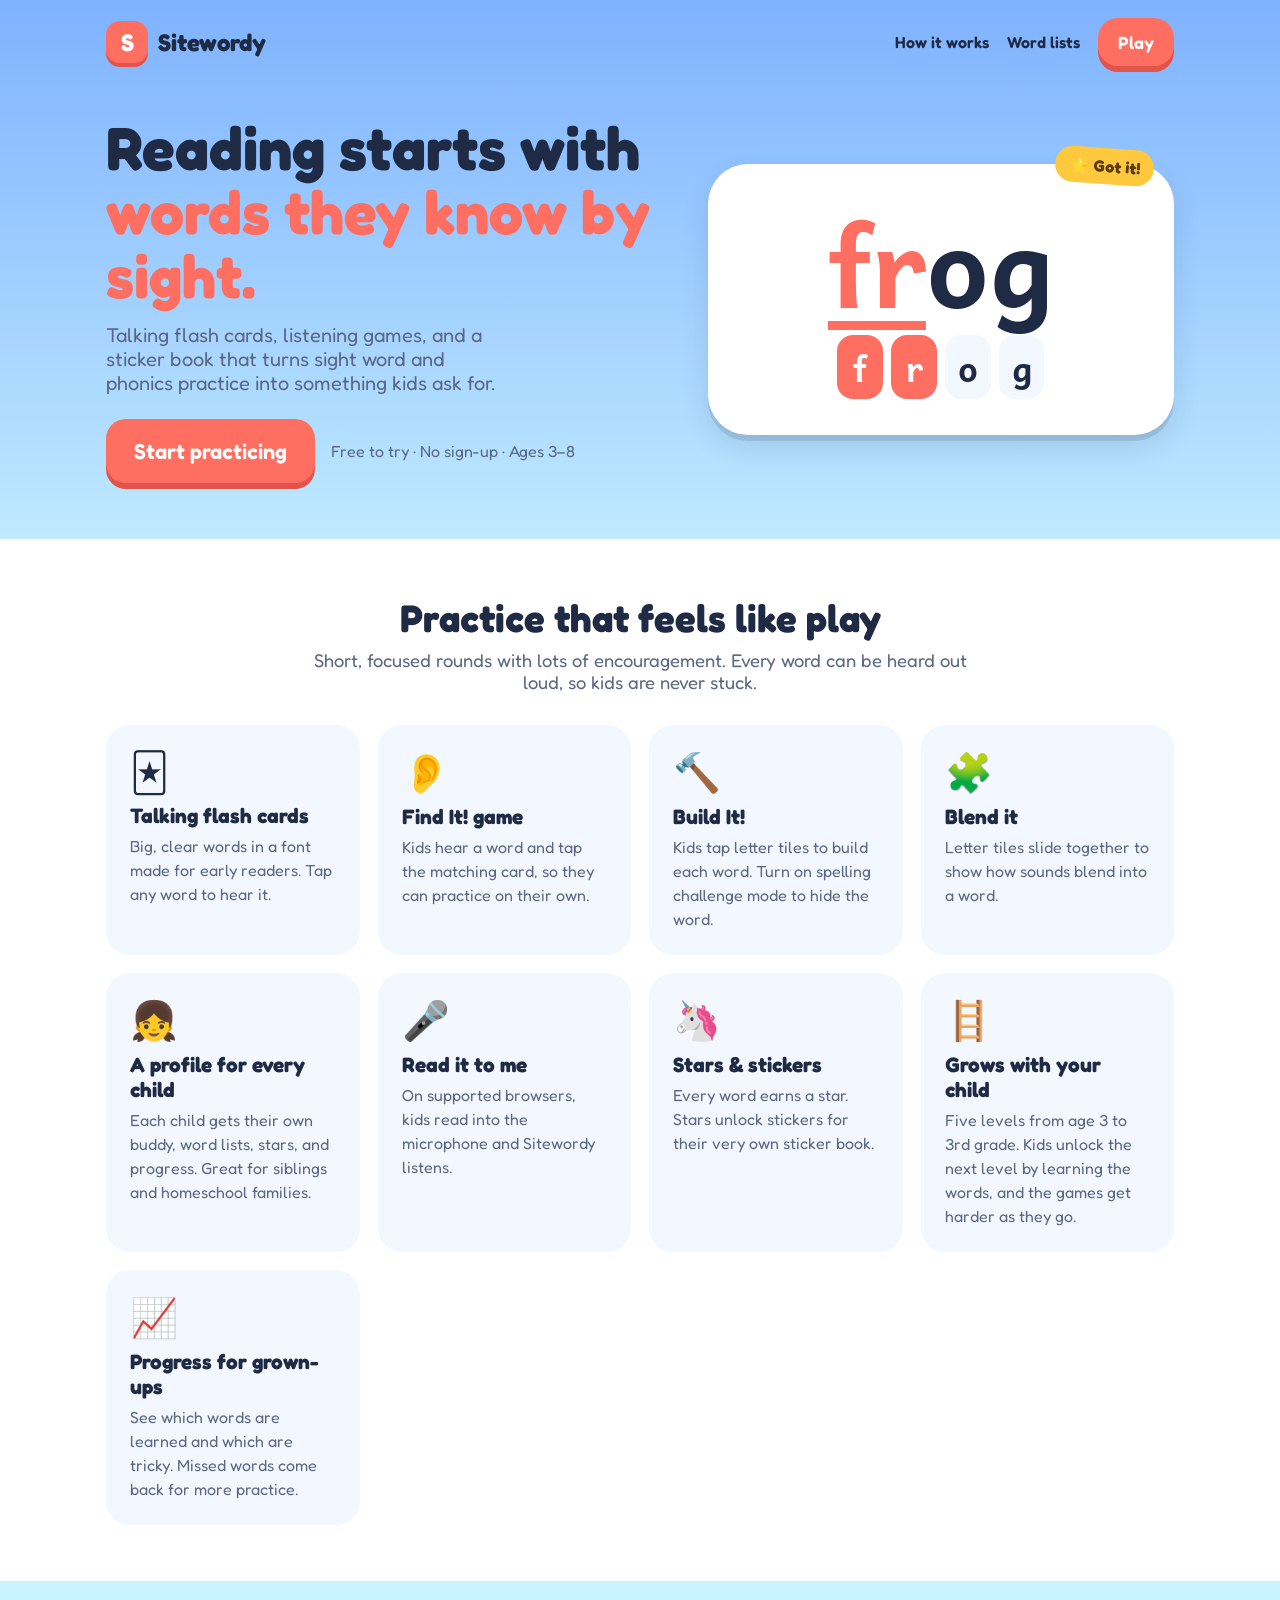
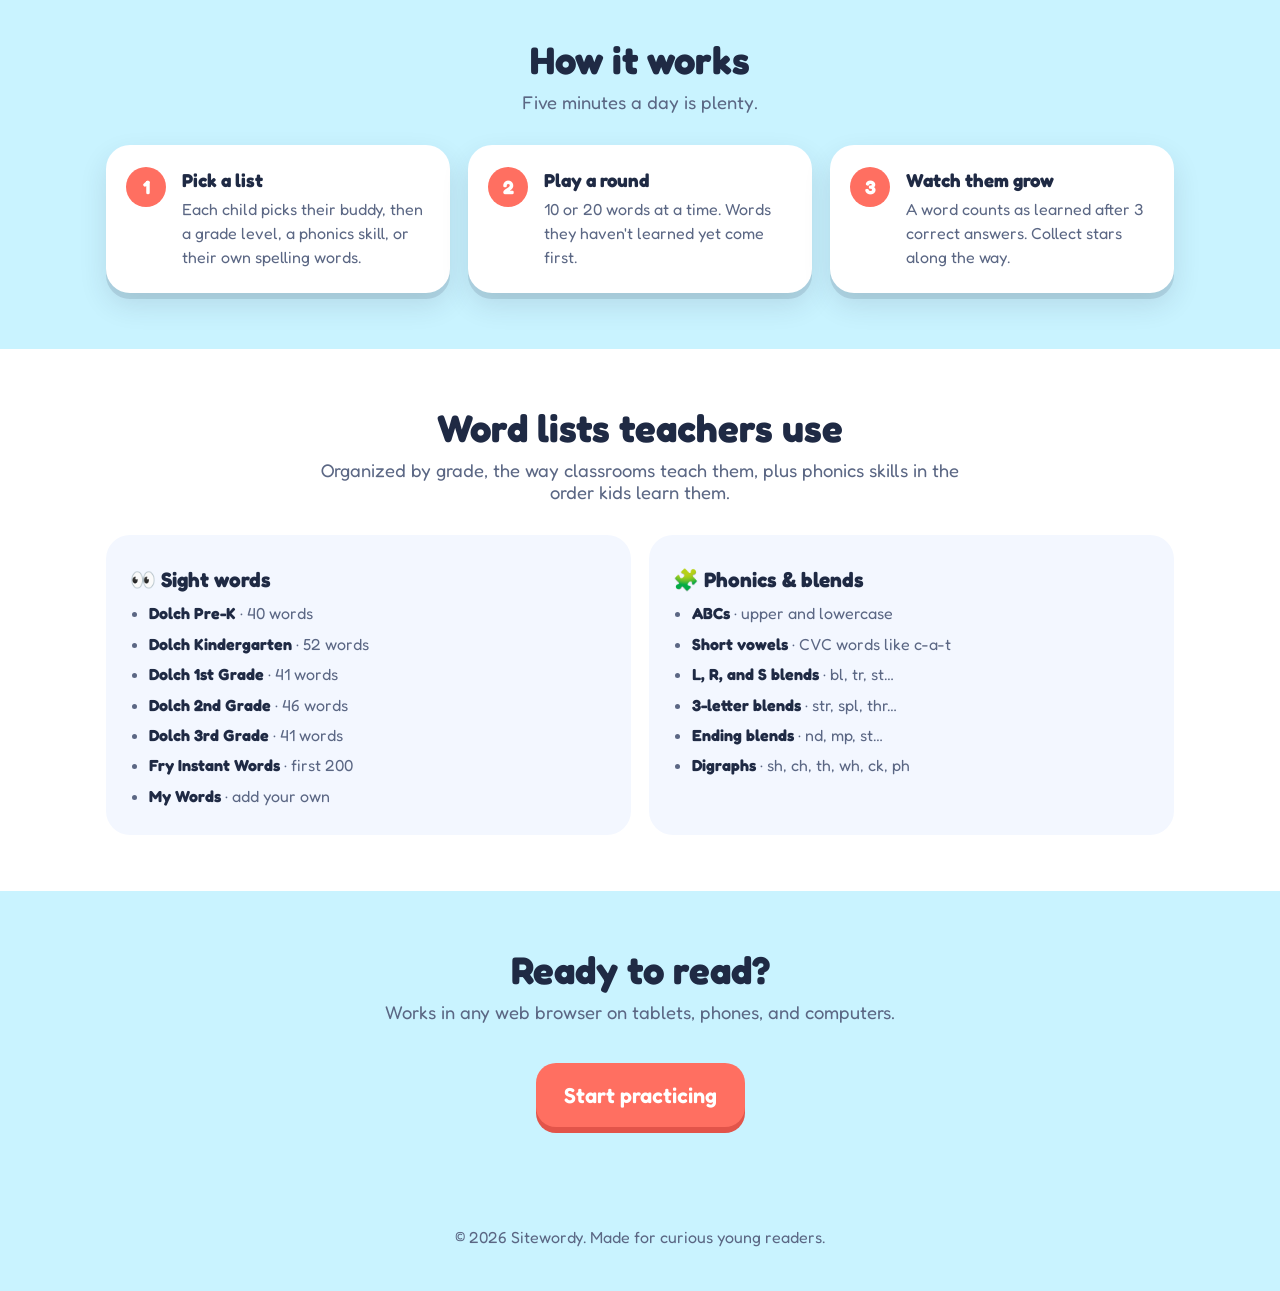
==== commit 8f72fb7b: "Add age-based learning levels and difficulty progression - Five levels (Little Readers to 3rd Grade)" ====
--- a/index.html
+++ b/index.html
@@ -83,6 +83,11 @@
                         <p>Every word earns a star. Stars unlock stickers for their very own sticker book.</p>
                     </div>
                     <div class="feature">
+                        <div class="f-emoji" aria-hidden="true">🪜</div>
+                        <h3>Grows with your child</h3>
+                        <p>Five levels from age 3 to 3rd grade. Kids unlock the next level by learning the words, and the games get harder as they go.</p>
+                    </div>
+                    <div class="feature">
                         <div class="f-emoji" aria-hidden="true">📈</div>
                         <h3>Progress for grown-ups</h3>
                         <p>See which words are learned and which are tricky. Missed words come back for more practice.</p>
--- a/styles.css
+++ b/styles.css
@@ -272,6 +272,7 @@
 .speaker-btn:active { transform: translateY(3px); }
 
 .choices { display: grid; gap: 14px; width: 100%; grid-template-columns: repeat(auto-fit, minmax(180px, 1fr)); }
+.choices.four { grid-template-columns: 1fr 1fr; }
 .choice {
     min-height: 150px; padding: 16px; border: 4px solid transparent; border-radius: 28px;
     background: var(--surface); box-shadow: var(--shadow);
@@ -282,6 +283,49 @@
 .choice.is-letter { font-size: clamp(3rem, 12vw, 4.8rem); }
 .choice.right { border-color: var(--good); background: #e5f8ee; color: #1f2a44; animation: pop 0.45s ease; }
 .choice.wrong { opacity: 0.4; animation: nudge 0.4s ease; }
+
+/* Learning path */
+.stage {
+    margin: 22px 0; padding: 18px; border-radius: 30px;
+    background: rgba(255, 255, 255, 0.28);
+    scroll-margin-top: 12px;
+}
+.stage.current { background: rgba(255, 255, 255, 0.5); box-shadow: inset 0 0 0 4px var(--accent); }
+.stage-head { display: flex; align-items: center; gap: 14px; flex-wrap: wrap; margin-bottom: 14px; }
+.stage-badge {
+    display: grid; place-items: center; width: 56px; height: 56px; border-radius: 18px;
+    background: var(--surface); box-shadow: 0 3px 0 rgba(0, 0, 0, 0.1); font-size: 1.9rem;
+}
+.stage-text { flex: 1; min-width: 0; }
+.stage-title { margin: 0; font-size: 1.35rem; }
+.stage-sub { margin: 2px 0 0; color: var(--muted); font-weight: 500; }
+.stage-here {
+    padding: 6px 14px; border-radius: 999px;
+    background: var(--accent); color: #fff; font-weight: 600;
+}
+.stage.locked .stage-head { margin-bottom: 0; }
+.stage.locked .stage-badge { background: var(--surface-soft); box-shadow: none; }
+.stage.locked .stage-title { color: var(--muted); }
+.stage-lock { margin: 12px 0; font-weight: 600; }
+.list-tile.locked { opacity: 0.55; filter: grayscale(0.6); box-shadow: none; }
+.list-tile.locked:hover { transform: none; }
+.list-tile.next-up { box-shadow: 0 0 0 4px var(--good), var(--shadow); }
+.next-badge {
+    position: absolute; top: -12px; right: 12px;
+    padding: 4px 10px; border-radius: 999px;
+    background: var(--good); color: #fff; font-size: 0.85rem; font-weight: 700;
+    animation: pop 1.6s ease infinite;
+}
+
+.level-up {
+    display: flex; align-items: center; justify-content: center; gap: 14px;
+    margin: 14px auto; padding: 14px 18px; border-radius: 22px;
+    background: linear-gradient(135deg, #ffe082, #ffb74d); color: #4a2b00; text-align: left;
+    animation: pop 0.6s ease 0.4s backwards;
+}
+.level-up strong { display: block; font-size: 1.4rem; }
+.level-up-emoji { font-size: 2.8rem; }
+.field-note { margin: 6px 0 0; font-size: 0.9rem; }
 
 /* Build it */
 .build-model { display: flex; align-items: center; justify-content: center; gap: 16px; min-height: 96px; flex-wrap: wrap; }
@@ -524,6 +568,8 @@
     .big-btn { font-size: 1.1rem; padding: 10px 14px; min-height: 58px; }
     .tiles { gap: 12px; }
     .choices { grid-template-columns: 1fr; }
+    .choices.four { grid-template-columns: 1fr 1fr; }
+    .choices.four .choice { font-size: 2.2rem; }
     .choice { min-height: 104px; }
     .progress-row { grid-template-columns: 7rem 1fr 3rem; font-size: 0.95rem; }
     .slot { min-width: 54px; height: 70px; font-size: 2.3rem; }
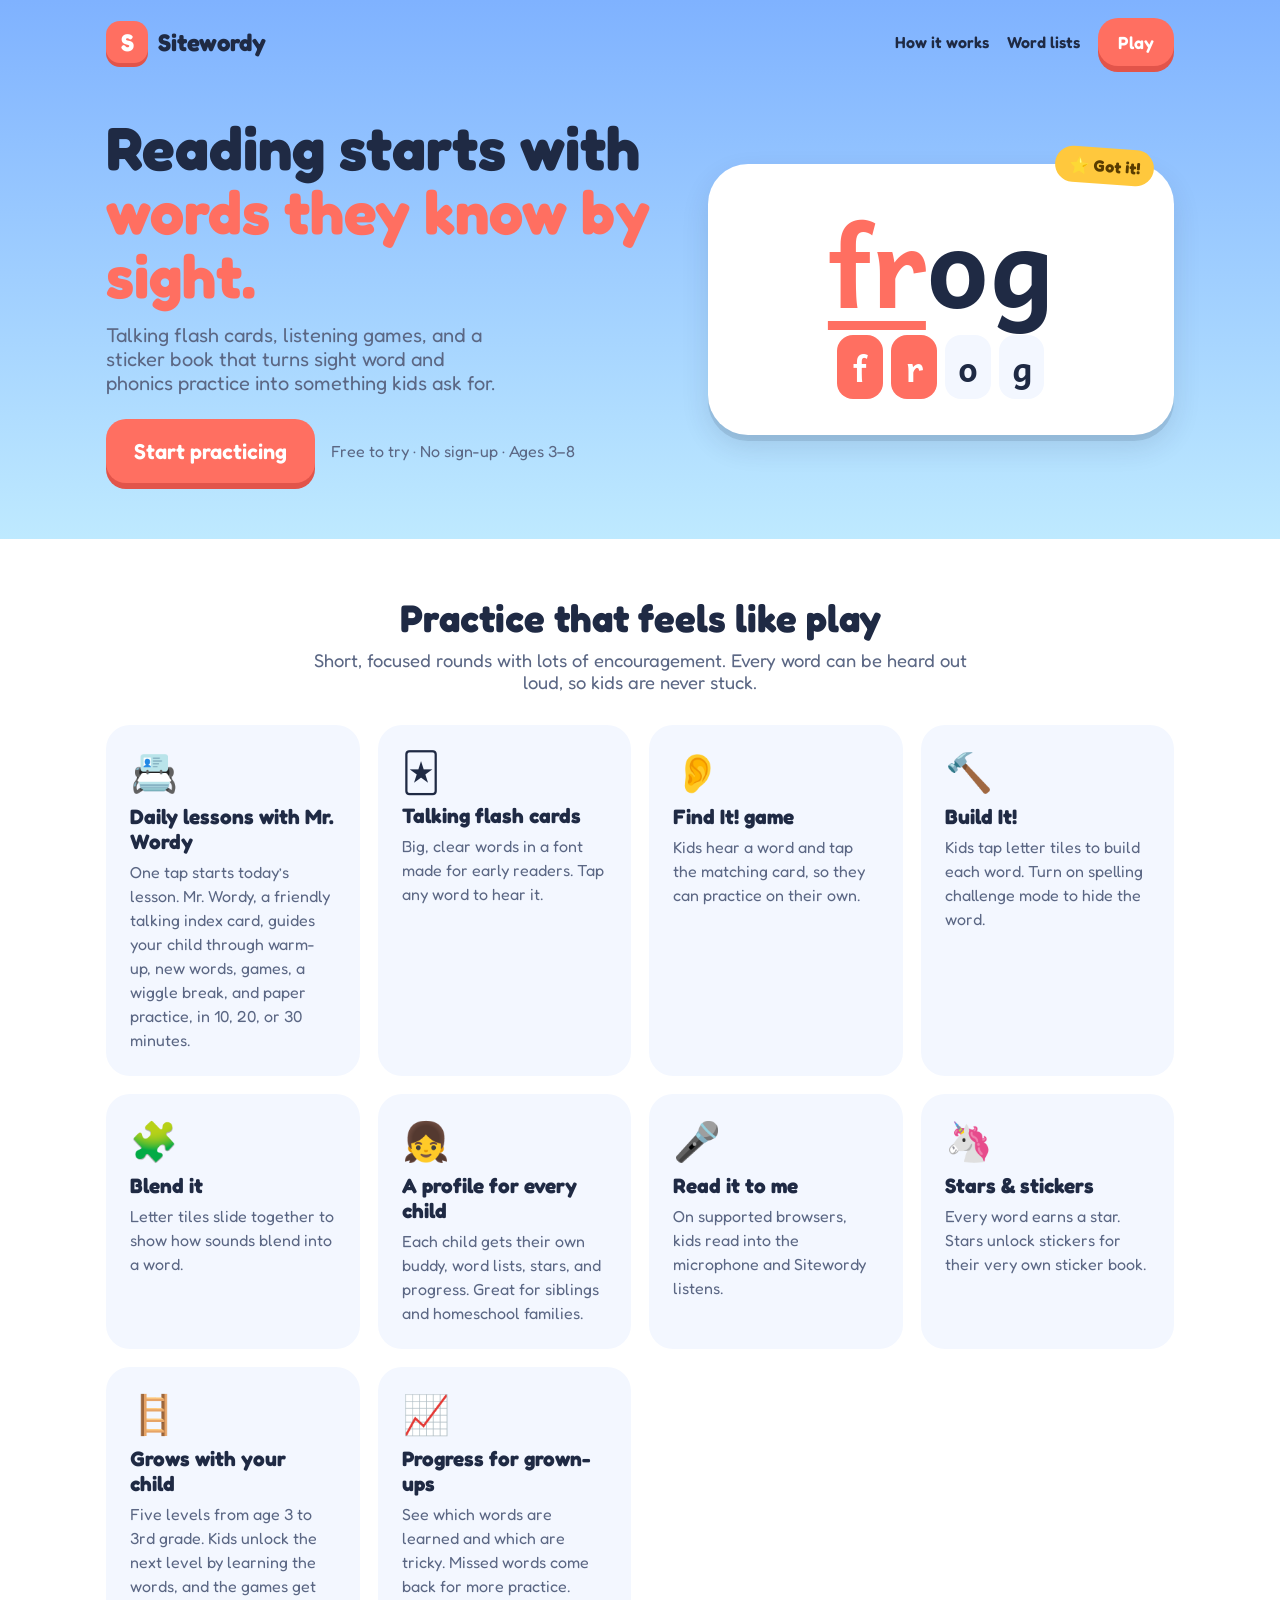
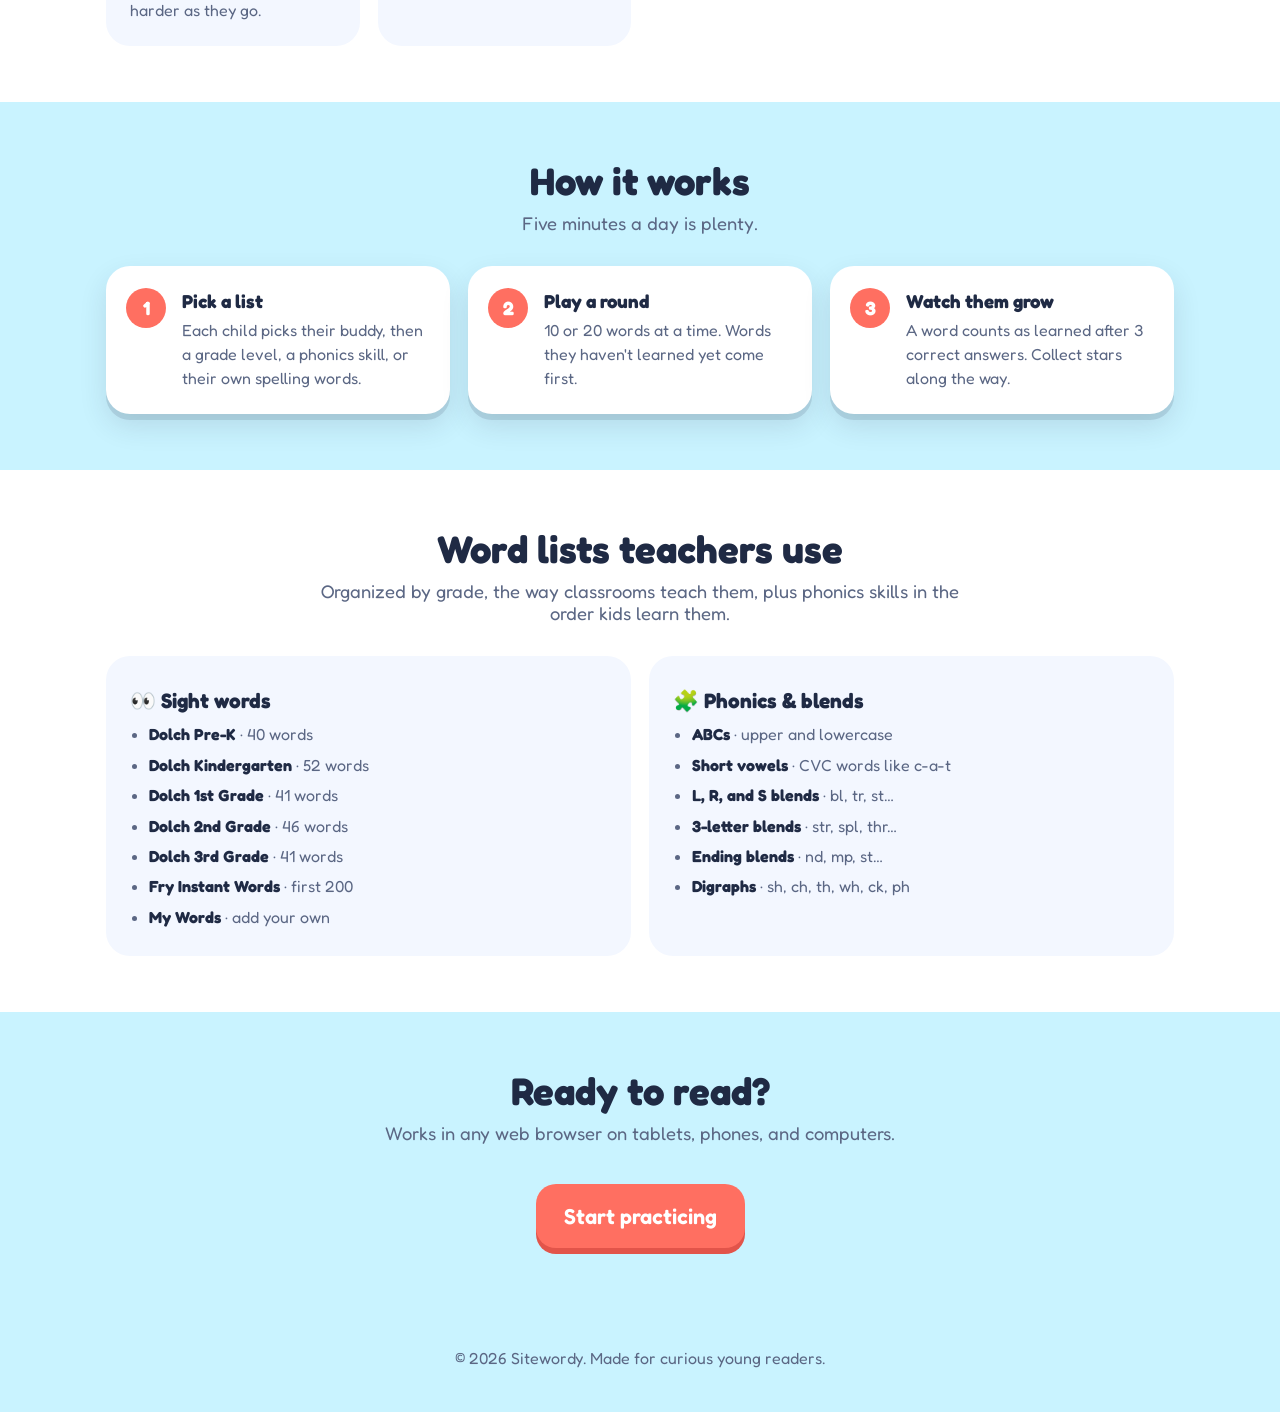
==== commit eb0b1e15: "Add Mr. Wordy and guided daily lessons - Mr. Wordy: a talking index-card guide drawn in SVG (happy, " ====
--- a/index.html
+++ b/index.html
@@ -47,6 +47,11 @@
                 <h2 id="features-title">Practice that feels like play</h2>
                 <p class="lead">Short, focused rounds with lots of encouragement. Every word can be heard out loud, so kids are never stuck.</p>
                 <div class="feature-grid">
+                    <div class="feature">
+                        <div class="f-emoji" aria-hidden="true">📇</div>
+                        <h3>Daily lessons with Mr. Wordy</h3>
+                        <p>One tap starts today’s lesson. Mr. Wordy, a friendly talking index card, guides your child through warm-up, new words, games, a wiggle break, and paper practice, in 10, 20, or 30 minutes.</p>
+                    </div>
                     <div class="feature">
                         <div class="f-emoji" aria-hidden="true">🃏</div>
                         <h3>Talking flash cards</h3>
--- a/styles.css
+++ b/styles.css
@@ -284,6 +284,71 @@
 .choice.right { border-color: var(--good); background: #e5f8ee; color: #1f2a44; animation: pop 0.45s ease; }
 .choice.wrong { opacity: 0.4; animation: nudge 0.4s ease; }
 
+/* Mr. Wordy and Today's Lesson */
+.wordy { display: block; padding: 0; border: 0; background: none; cursor: pointer; }
+.wordy svg { display: block; width: 100%; height: auto; overflow: visible; }
+.wordy.bounce { animation: wordy-bounce 0.6s ease; }
+.wordy:not(.bounce) svg { animation: wordy-bob 3s ease-in-out infinite; }
+
+.bubble {
+    position: relative; margin: 0; padding: 18px 22px; border-radius: 26px;
+    background: var(--surface); box-shadow: var(--shadow);
+    font-size: 1.35rem; font-weight: 600; line-height: 1.35; color: var(--text);
+}
+.bubble::before {
+    content: ''; position: absolute; left: -12px; top: 30px;
+    border: 12px solid transparent; border-left: 0; border-right-color: var(--surface);
+}
+
+.lesson-hero {
+    display: grid; grid-template-columns: 210px 1fr; align-items: center; gap: 22px;
+    margin: 4px 0 8px; padding: 20px 24px; border-radius: 36px;
+    background: rgba(255, 255, 255, 0.4);
+}
+.lesson-hero-body { display: grid; gap: 14px; justify-items: start; }
+.lesson-hero .bubble { font-size: clamp(1.3rem, 3vw, 1.7rem); }
+.lesson-btn { font-size: 1.5rem; min-height: 72px; padding: 14px 32px; }
+.lesson-meta { margin: 0; font-weight: 500; }
+.practice-title { margin-top: 32px; }
+
+.lesson-stops {
+    flex: 1; display: flex; justify-content: center; gap: 8px; margin: 0; padding: 0; list-style: none;
+}
+.lesson-stops li {
+    display: grid; place-items: center; width: 44px; height: 44px; border-radius: 50%;
+    background: rgba(255, 255, 255, 0.45); font-size: 1.3rem; opacity: 0.6;
+}
+.lesson-stops li.done { background: var(--good); opacity: 1; }
+.lesson-stops li.current { background: var(--surface); opacity: 1; box-shadow: 0 0 0 4px var(--accent); transform: scale(1.12); }
+
+.wordy-main {
+    display: flex; flex-direction: column; align-items: center; gap: 22px;
+    max-width: 760px; margin: 0 auto; padding: 8px 16px 40px;
+}
+.wordy-talk { display: grid; grid-template-columns: 210px 1fr; align-items: center; gap: 20px; width: 100%; }
+.wordy-content { display: flex; flex-direction: column; align-items: center; gap: 14px; width: 100%; }
+.wordy-content:empty { display: none; }
+.wordy-actions { display: flex; flex-wrap: wrap; justify-content: center; align-items: center; gap: 14px; }
+.wordy-actions .big-btn { min-width: 220px; }
+
+.meet-card {
+    display: grid; place-items: center; width: 100%; min-height: 220px; padding: 24px;
+    border: 0; border-radius: 36px; background: var(--surface); box-shadow: var(--shadow);
+    animation: card-in 0.35s ease-out;
+}
+.meet-card .word-text { font-size: clamp(4rem, 15vw, 7.5rem); }
+.lesson-chips .word-chip { font-size: 2rem; padding: 10px 22px; background: var(--surface); box-shadow: 0 4px 0 rgba(0, 0, 0, 0.1); }
+.lesson-summary { display: grid; gap: 12px; justify-items: center; width: 100%; }
+.lesson-stars { margin: 0; font-size: 1.4rem; font-weight: 700; }
+
+.wordy-done { width: 150px; margin: -10px auto 4px; }
+
+@keyframes wordy-bob { 50% { transform: translateY(-5px); } }
+@keyframes wordy-bounce {
+    0% { transform: scale(0.85) translateY(10px); opacity: 0; }
+    60% { transform: scale(1.05) translateY(-6px); opacity: 1; }
+}
+
 /* Learning path */
 .stage {
     margin: 22px 0; padding: 18px; border-radius: 30px;
@@ -576,6 +641,17 @@
     .build-tile { min-width: 58px; height: 66px; font-size: 2.1rem; }
     .tray { gap: 8px; padding: 12px; }
     .profile-grid { grid-template-columns: repeat(2, 1fr); gap: 12px; }
+    .lesson-hero { grid-template-columns: 1fr; justify-items: center; text-align: center; padding: 16px; }
+    .lesson-hero .wordy-hero { width: 150px; }
+    .lesson-hero-body { justify-items: center; }
+    .lesson-btn { width: 100%; font-size: 1.3rem; }
+    .bubble::before { left: 50%; top: -12px; transform: translateX(-50%); border: 12px solid transparent; border-top: 0; border-bottom-color: var(--surface); }
+    .wordy-talk { grid-template-columns: 1fr; justify-items: center; text-align: center; gap: 14px; }
+    .wordy-guide { width: 140px; }
+    .bubble { font-size: 1.15rem; }
+    .lesson-stops { gap: 4px; }
+    .lesson-stops li { width: 34px; height: 34px; font-size: 1rem; }
+    .meet-card { min-height: 170px; }
     .profile-avatar { width: 76px; height: 76px; font-size: 2.6rem; }
     .reader-chip #reader-name { display: none; }
     .reader-chip { padding: 4px; }
